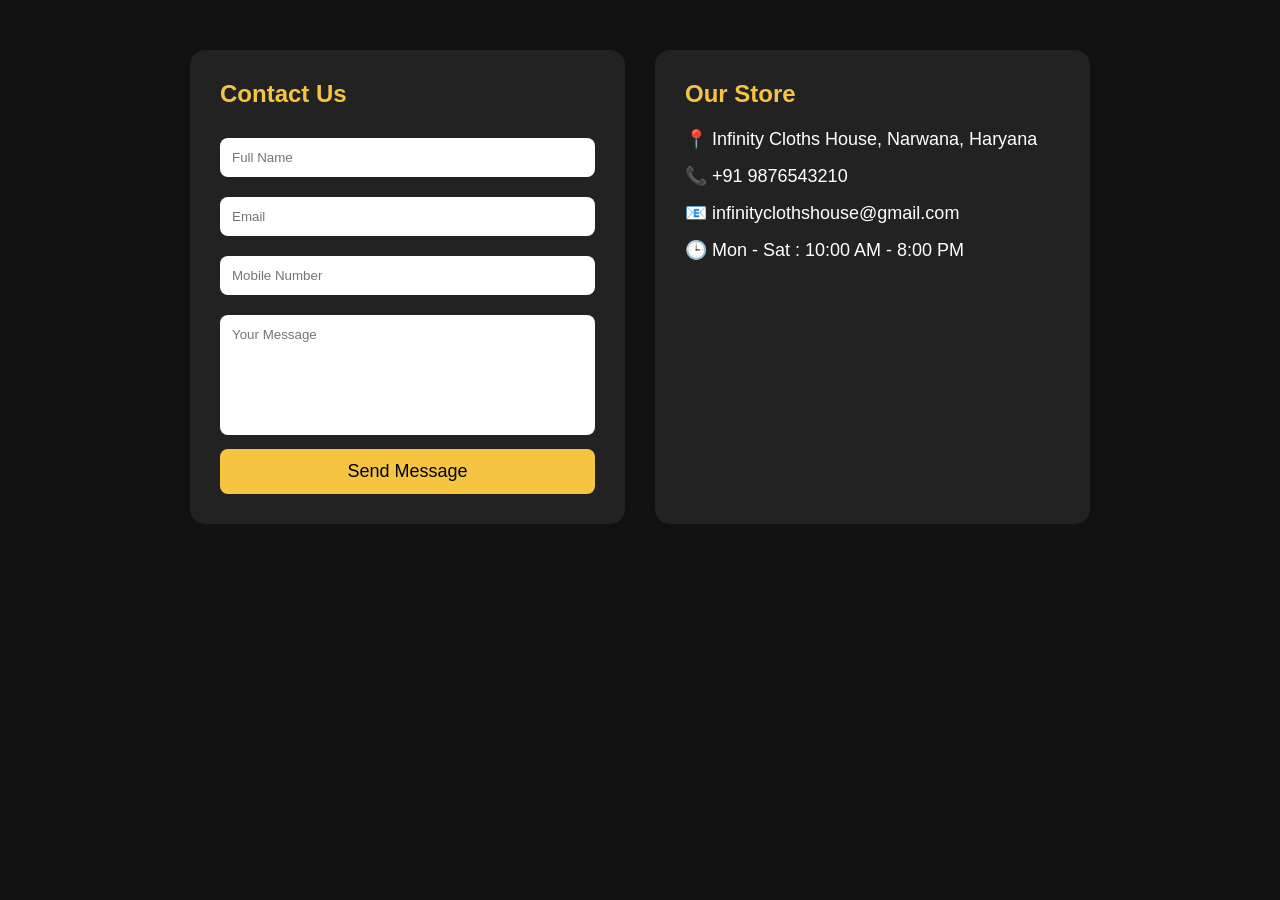
==== contact.html @ a96d680d "initial website upload Infinity cloths house website" ====
<!DOCTYPE html>
<html lang="en">
<head>
<meta charset="UTF-8">
<meta name="viewport" content="width=device-width, initial-scale=1.0">
<title>Contact Us - Infinity Cloths House</title>

<style>
*{
margin:0;
padding:0;
box-sizing:border-box;
font-family:Arial,sans-serif;
}

body{
background:#111;
color:white;
}

.container{
width:90%;
max-width:900px;
margin:50px auto;
display:flex;
gap:30px;
flex-wrap:wrap;
}

.contact-form,
.contact-info{
flex:1;
background:#222;
padding:30px;
border-radius:15px;
}

h2{
margin-bottom:20px;
color:#f5c542;
}

input,textarea{
width:100%;
padding:12px;
margin:10px 0;
border:none;
border-radius:8px;
}

textarea{
height:120px;
resize:none;
}

button{
width:100%;
padding:12px;
background:#f5c542;
border:none;
border-radius:8px;
font-size:18px;
cursor:pointer;
}

button:hover{
background:white;
}

.contact-info p{
margin:15px 0;
font-size:18px;
}
</style>

</head>

<body>

<div class="container">

<div class="contact-form">

<h2>Contact Us</h2>

<input type="text" placeholder="Full Name">

<input type="email" placeholder="Email">

<input type="text" placeholder="Mobile Number">

<textarea placeholder="Your Message"></textarea>

<button onclick="sendMessage()">Send Message</button>

</div>

<div class="contact-info">

<h2>Our Store</h2>

<p>📍 Infinity Cloths House, Narwana, Haryana</p>

<p>📞 +91 9876543210</p>

<p>📧 infinityclothshouse@gmail.com</p>

<p>🕒 Mon - Sat : 10:00 AM - 8:00 PM</p>

</div>

</div>

<script>
function sendMessage(){
alert("Thank You! Your message has been sent successfully.");
}
</script>

</body>
</html>
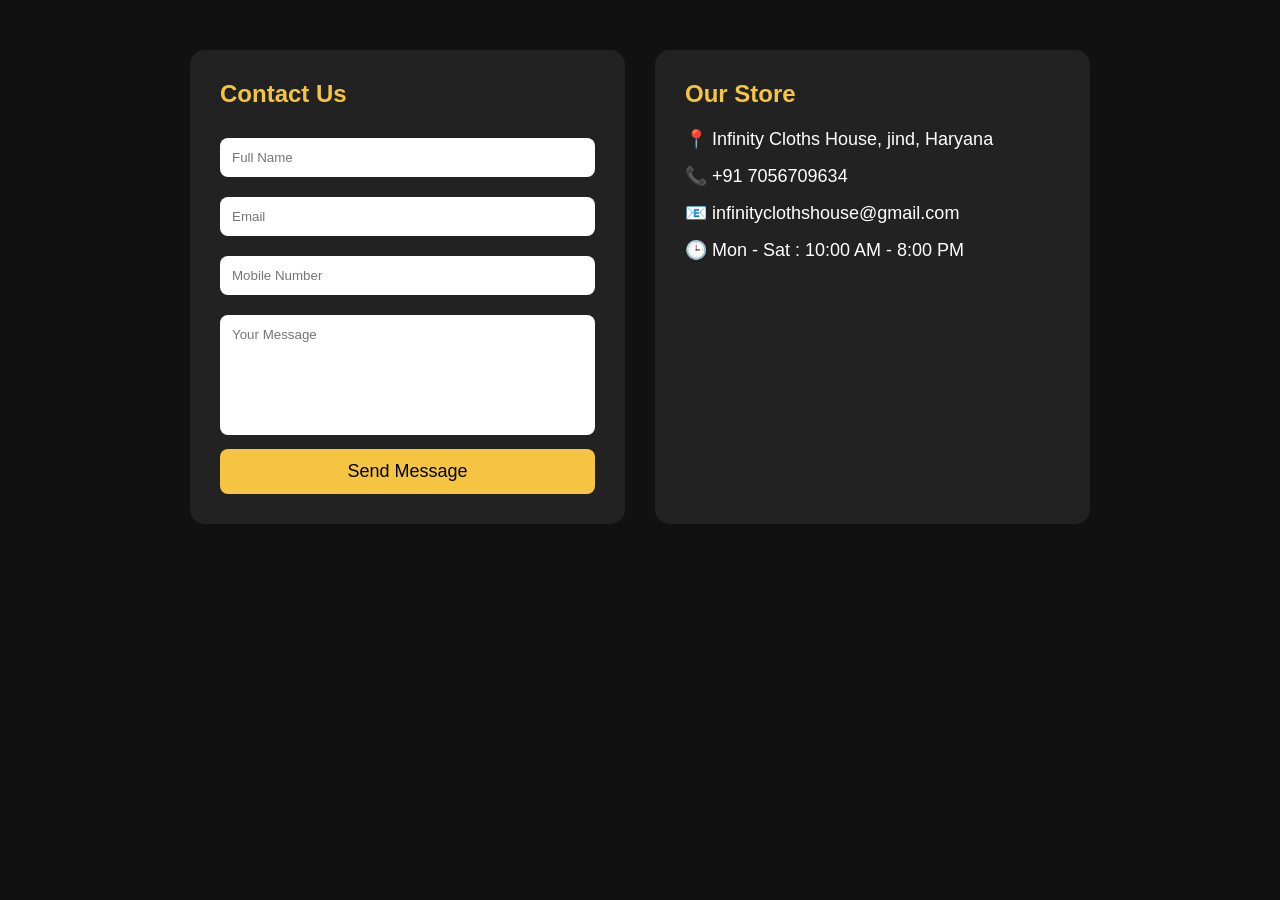
==== commit 64a18d4d: "Add files via upload" ====
--- a/contact.html
+++ b/contact.html
@@ -99,9 +99,9 @@
 
 <h2>Our Store</h2>
 
-<p>📍 Infinity Cloths House, Narwana, Haryana</p>
+<p>📍 Infinity Cloths House, jind, Haryana</p>
 
-<p>📞 +91 9876543210</p>
+<p>📞 +91 7056709634</p>
 
 <p>📧 infinityclothshouse@gmail.com</p>
 
